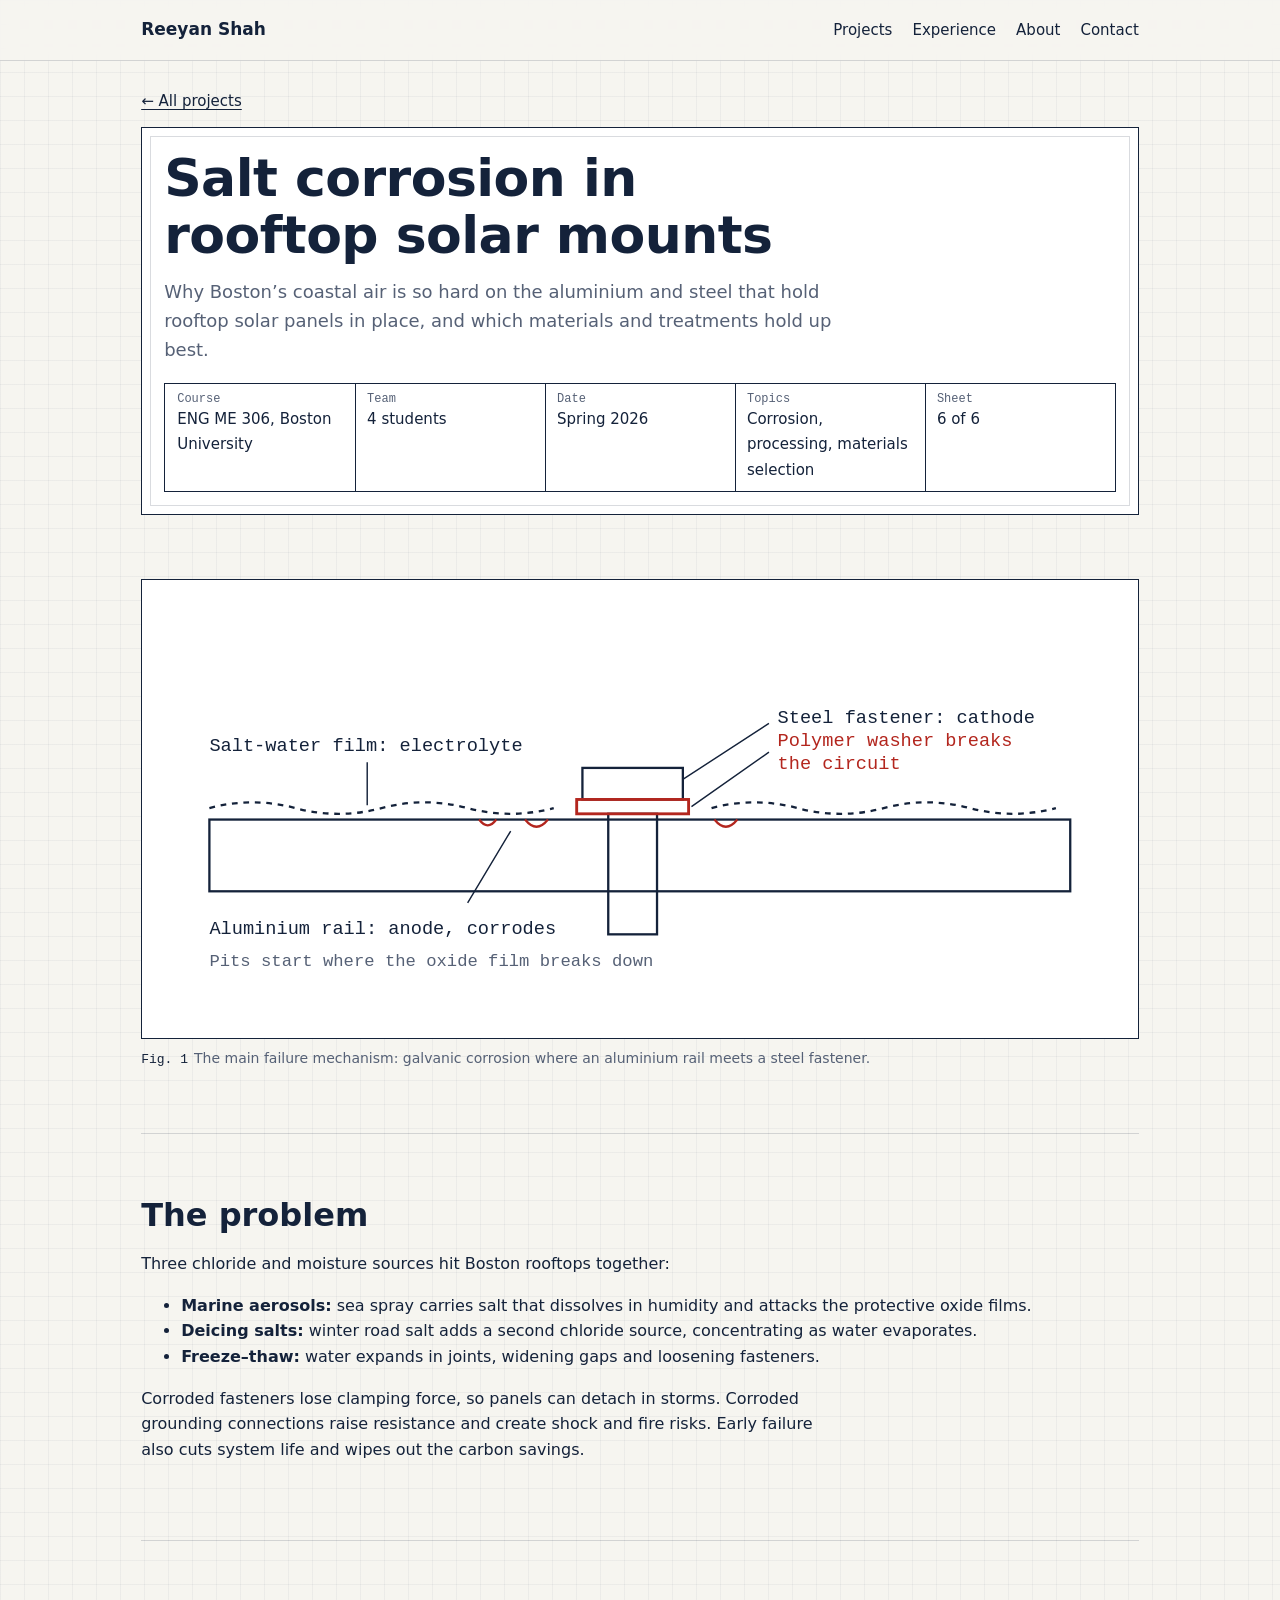
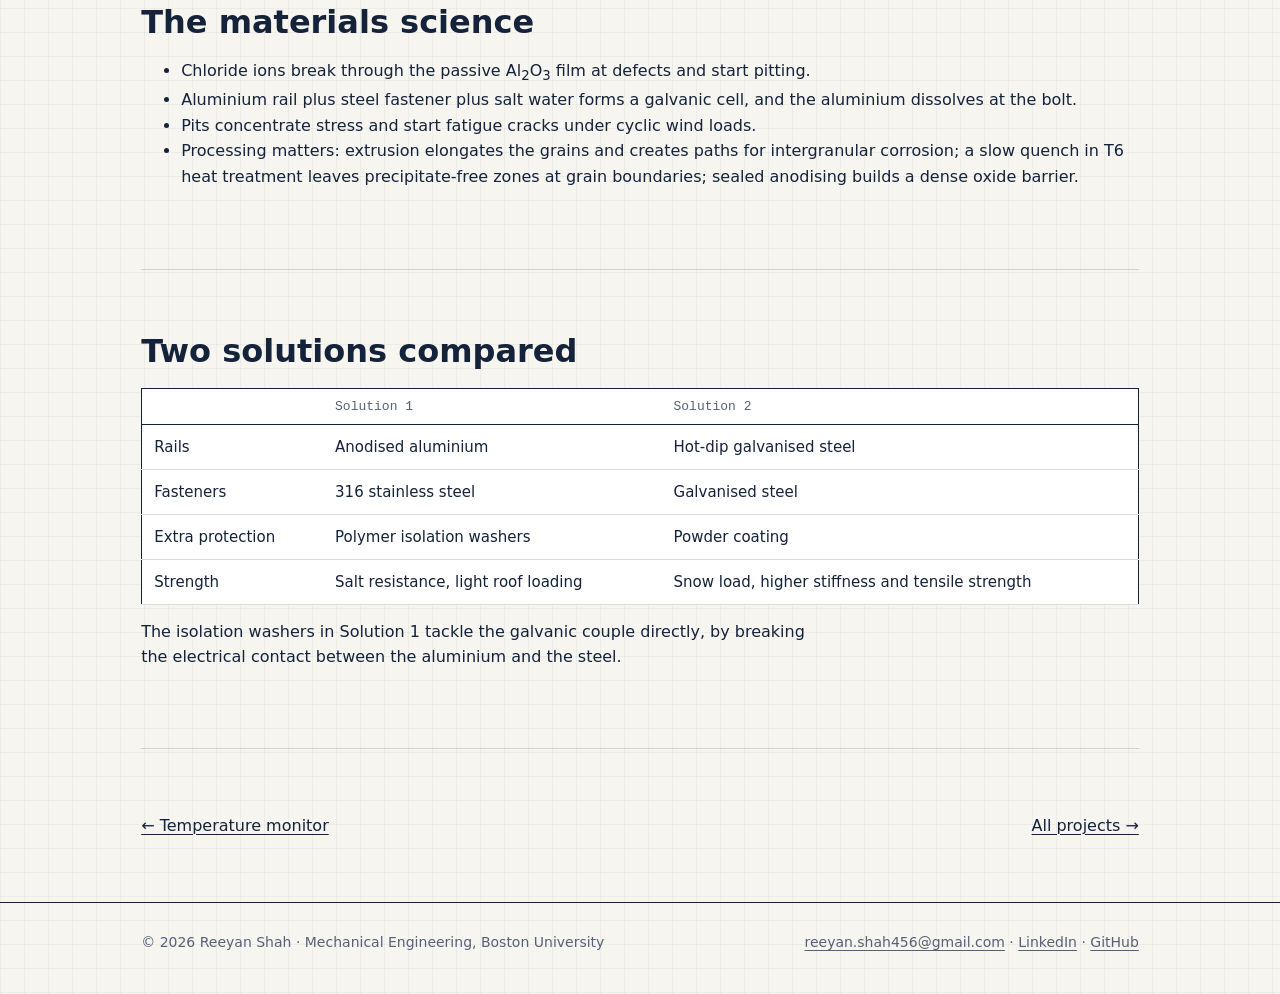
==== corrosion.html @ 86ff1355 "Add files via upload" ====
<!DOCTYPE html>
<html lang="en"><head><meta charset="utf-8"><meta name="viewport" content="width=device-width,initial-scale=1">
<title>Corrosion study · Reeyan Shah</title><meta name="description" content="Team study of salt corrosion in rooftop PV mounting systems.">
<link rel="stylesheet" href="style.css"></head><body>
<header class="top"><div class="wrap"><a class="brand" href="index.html">Reeyan Shah</a><nav aria-label="Main"><a href="index.html#projects">Projects</a><a href="index.html#experience">Experience</a><a href="index.html#about">About</a><a href="index.html#contact">Contact</a></nav></div></header>
<main><div class="wrap ph"><a class="crumb" href="index.html#projects">← All projects</a>
<div class="sheet"><h1>Salt corrosion in rooftop solar mounts</h1>
<p class="lead" style="margin-top:14px">Why Boston’s coastal air is so hard on the aluminium and steel that hold rooftop solar panels in place, and which materials and treatments hold up best.</p>
<div class="tb"><div class=""><small>Course</small><b>ENG ME 306, Boston University</b></div><div class=""><small>Team</small><b>4 students</b></div><div class=""><small>Date</small><b>Spring 2026</b></div><div class=""><small>Topics</small><b>Corrosion, processing, materials selection</b></div><div class=""><small>Sheet</small><b>6 of 6</b></div></div></div>
<section><figure><div class="frame"><svg viewBox="0 0 680 300" role="img" aria-labelledby="cst cd" style="width:100%;height:auto;color:var(--ink)"><title id="cst">Galvanic corrosion at a mounting bolt</title><desc id="cd">An aluminium rail and a steel bolt sit in a film of salty water, which makes the aluminium corrode. A polymer washer between them breaks the circuit.</desc>
<g fill="none" stroke="currentColor" stroke-width="1.6">
<rect x="40" y="160" width="600" height="50"/>
<rect x="300" y="124" width="70" height="22"/><rect x="318" y="156" width="34" height="84"/>
<path d="M40 152q30-8 60 0t60 0 60 0 60 0M390 152q30-8 60 0t60 0 60 0 60 0" stroke-dasharray="4 4"/>
<path d="M260 160q8 10 16 0M392 160q8 10 16 0M228 160q6 8 12 0" stroke="var(--red)"/>
<path d="M370 132l60-39M376 151l54-38M150 150l0-30M250 168l-30 50" stroke-width="1" />
</g>
<rect x="296" y="146" width="78" height="10" fill="none" stroke="var(--red)" stroke-width="2"/>
<g font-size="13" fill="currentColor">
<text x="436" y="93">Steel fastener: cathode</text>
<text x="436" y="109" fill="var(--red)">Polymer washer breaks</text><text x="436" y="125" fill="var(--red)">the circuit</text>
<text x="40" y="112">Salt-water film: electrolyte</text>
<text x="40" y="240">Aluminium rail: anode, corrodes</text>
<text x="40" y="262" font-size="12" fill="var(--muted)">Pits start where the oxide film breaks down</text>
</g></svg></div><figcaption><b>Fig. 1</b>The main failure mechanism: galvanic corrosion where an aluminium rail meets a steel fastener.</figcaption></figure></section>
<section><h2>The problem</h2>
<p>Three chloride and moisture sources hit Boston rooftops together:</p>
<ul><li><b>Marine aerosols:</b> sea spray carries salt that dissolves in humidity and attacks the protective oxide films.</li><li><b>Deicing salts:</b> winter road salt adds a second chloride source, concentrating as water evaporates.</li><li><b>Freeze–thaw:</b> water expands in joints, widening gaps and loosening fasteners.</li></ul>
<p>Corroded fasteners lose clamping force, so panels can detach in storms. Corroded grounding connections raise resistance and create shock and fire risks. Early failure also cuts system life and wipes out the carbon savings.</p></section>
<section><h2>The materials science</h2>
<ul><li>Chloride ions break through the passive Al<sub>2</sub>O<sub>3</sub> film at defects and start pitting.</li><li>Aluminium rail plus steel fastener plus salt water forms a galvanic cell, and the aluminium dissolves at the bolt.</li><li>Pits concentrate stress and start fatigue cracks under cyclic wind loads.</li><li>Processing matters: extrusion elongates the grains and creates paths for intergranular corrosion; a slow quench in T6 heat treatment leaves precipitate-free zones at grain boundaries; sealed anodising builds a dense oxide barrier.</li></ul></section>
<section><h2>Two solutions compared</h2>
<table class="stack"><thead><tr><th></th><th>Solution 1</th><th>Solution 2</th></tr></thead><tbody>
<tr><td>Rails</td><td>Anodised aluminium</td><td>Hot-dip galvanised steel</td></tr>
<tr><td>Fasteners</td><td>316 stainless steel</td><td>Galvanised steel</td></tr>
<tr><td>Extra protection</td><td>Polymer isolation washers</td><td>Powder coating</td></tr>
<tr><td>Strength</td><td>Salt resistance, light roof loading</td><td>Snow load, higher stiffness and tensile strength</td></tr>
</tbody></table>
<p style="margin-top:14px">The isolation washers in Solution 1 tackle the galvanic couple directly, by breaking the electrical contact between the aluminium and the steel.</p></section>
<section><div class="next"><a href="temperature-monitor.html">← Temperature monitor</a><a href="index.html#projects">All projects →</a></div></section></div></main>
<footer><div class="wrap"><span>© 2026 Reeyan Shah · Mechanical Engineering, Boston University</span><span><a href="mailto:reeyan.shah456@gmail.com">reeyan.shah456@gmail.com</a> · <a href="https://www.linkedin.com/in/reeyan-shah-758979296">LinkedIn</a> · <a href="https://github.com/shahrm83-oss">GitHub</a></span></div></footer>
<script>{for(const b of document.querySelectorAll('[data-copy]'))b.addEventListener('click',async()=>{const t=document.getElementById(b.dataset.copy).textContent;try{await navigator.clipboard.writeText(t);b.textContent='Copied'}catch(e){b.textContent='Select and copy'}setTimeout(()=>b.textContent='Copy code',1800)})}</script>
</body></html>
---- style.css ----
/*
VOICE: calm, technical, confident; a student engineer's work shown plainly.
IDEA: an engineering drawing sheet: border zones, title blocks, figure numbers.
PICTURE: the real build photo framed as a sheet, with the name in the title block.
COLOUR and TYPE: paper white with faint grid, drafting navy ink, one red revision mark; blueprint at night. IBM Plex Sans + Plex Mono for title-block labels.
LAYOUT: one sheet per page, 1100px content, title blocks under every picture, stacking under 640px.
*/
@font-face{font-family:"IBM Plex Sans";font-style:normal;font-weight:400;font-display:swap;src:url(fonts/ibm-plex-sans-latin-400-normal.woff2) format("woff2")}
@font-face{font-family:"IBM Plex Sans";font-style:normal;font-weight:500;font-display:swap;src:url(fonts/ibm-plex-sans-latin-500-normal.woff2) format("woff2")}
@font-face{font-family:"IBM Plex Sans";font-style:normal;font-weight:600;font-display:swap;src:url(fonts/ibm-plex-sans-latin-600-normal.woff2) format("woff2")}
@font-face{font-family:"IBM Plex Mono";font-style:normal;font-weight:400;font-display:swap;src:url(fonts/ibm-plex-mono-latin-400-normal.woff2) format("woff2")}
@font-face{font-family:"IBM Plex Mono";font-style:normal;font-weight:500;font-display:swap;src:url(fonts/ibm-plex-mono-latin-500-normal.woff2) format("woff2")}

:root{color-scheme:light dark;
--bg:light-dark(#f6f5f0,#0f2135);--paper:light-dark(#ffffff,#132a42);
--ink:light-dark(#14223a,#e6eef8);--muted:light-dark(#566176,#a9b8cc);
--line:light-dark(#14223a,#9fb6d1);--hair:light-dark(rgba(20,34,58,.16),rgba(200,220,245,.18));
--grid:light-dark(rgba(20,34,58,.045),rgba(200,220,245,.06));--red:light-dark(#b3261e,#ff8b80);
--fill:light-dark(#eef1f6,#1a3554)}
:root[data-theme=light]{color-scheme:light}:root[data-theme=dark]{color-scheme:dark}
*{box-sizing:border-box;min-width:0}
html{scroll-padding-top:80px}
body{margin:0;background:var(--bg);color:var(--ink);font:16px/1.6 "IBM Plex Sans",system-ui,sans-serif;overflow-x:clip;
background-image:linear-gradient(var(--grid) 1px,transparent 1px),linear-gradient(90deg,var(--grid) 1px,transparent 1px);background-size:24px 24px}
a{color:inherit;text-underline-offset:3px;text-decoration-thickness:1px}
a:hover{color:var(--red)}
a:focus-visible,button:focus-visible{outline:2px solid var(--red);outline-offset:3px}
img{display:block;max-width:100%;height:auto}
.wrap{max-width:1100px;margin:0 auto;padding:0 max(4vw,16px)}
.mono{font-family:"IBM Plex Mono",ui-monospace,monospace}

header.top{position:sticky;top:0;z-index:5;background:color-mix(in srgb,var(--bg) 92%,transparent);backdrop-filter:blur(6px);border-bottom:1px solid var(--hair)}
header.top .wrap{display:flex;flex-wrap:wrap;align-items:center;justify-content:space-between;gap:8px 24px;min-height:60px}
.brand{font-weight:600;text-decoration:none;font-size:17px}
nav{display:flex;flex-wrap:wrap;gap:4px 20px;font-size:15px}
nav a{text-decoration:none;padding:10px 0}
nav a[aria-current]{text-decoration:underline}

h1,h2,h3{line-height:1.1;text-wrap:balance;margin:0;font-weight:600}
h1{font-size:clamp(34px,5vw,52px);letter-spacing:-.01em}
h2{font-size:clamp(26px,3vw,32px);margin-bottom:18px}
h3{font-size:19px;margin-bottom:6px}
p{margin:0 0 14px;max-width:68ch}
.lead{font-size:18px;color:var(--muted);max-width:60ch}
section{padding:clamp(36px,5vw,72px) 0}
section+section{border-top:1px solid var(--hair)}

/* drawing sheet */
.sheet{position:relative;background:var(--paper);border:1.5px solid var(--line);padding:22px}
.sheet::before{content:"";position:absolute;inset:8px;border:1px solid var(--hair);pointer-events:none}
.zones{position:absolute;left:22px;right:22px;top:-1px;display:flex;justify-content:space-around;font:11px "IBM Plex Mono",monospace;color:var(--muted);transform:translateY(-100%);padding-bottom:4px}
.tb{display:grid;grid-template-columns:repeat(auto-fit,minmax(150px,1fr));border:1.5px solid var(--line);background:var(--paper)}
.tb div{padding:8px 12px;border-right:1px solid var(--line);border-bottom:1px solid var(--line);margin:0 -1px -1px 0}
.tb small{display:block;font:12px "IBM Plex Mono",monospace;color:var(--muted)}
.tb b{font-weight:500;font-size:15px}
.tb .big b{font-size:22px;font-weight:600}

.hero{padding-top:clamp(40px,6vw,72px)}
.hero .sheet{display:grid;grid-template-columns:minmax(0,1.35fr) minmax(0,1fr);gap:22px}
.hero .pic{position:relative;border:1px solid var(--hair);overflow:hidden;background:var(--fill)}
.hero .pic img{width:100%;height:100%;object-fit:cover;aspect-ratio:4/3}
.callout{position:absolute;font:12px "IBM Plex Mono",monospace;color:#14223a;background:#fff;border:1px solid #14223a;padding:3px 7px;white-space:nowrap}
.hero .side{display:flex;flex-direction:column;justify-content:space-between;gap:20px}
.hero .side p{font-size:17px}
.btns{display:flex;flex-wrap:wrap;gap:10px;margin-top:6px}
.btn{display:inline-flex;align-items:center;min-height:44px;padding:0 18px;border:1.5px solid var(--line);text-decoration:none;font-weight:500;background:var(--paper)}
.btn.solid{background:var(--ink);color:var(--paper)}
.btn.solid:hover{color:var(--paper);background:var(--red);border-color:var(--red)}

.cards{display:grid;grid-template-columns:repeat(auto-fit,minmax(min(100%,320px),1fr));gap:24px}
.card{display:flex;flex-direction:column;text-decoration:none;background:var(--paper);border:1.5px solid var(--line);transition:transform .2s}
.card:hover{color:inherit;transform:translateY(-3px)}
.card .img{aspect-ratio:16/10;overflow:hidden;border-bottom:1.5px solid var(--line);background:#fff}
.card .img img{width:100%;height:100%;object-fit:cover}
.card .img.contain img{object-fit:contain;padding:12px}
.card .body{padding:14px 16px 16px;flex:1}
.card .body p{font-size:15px;color:var(--muted);margin:6px 0 0}
.card .meta{display:flex;flex-wrap:wrap;gap:6px 14px;border-top:1px solid var(--line);padding:8px 16px;font:12px "IBM Plex Mono",monospace;color:var(--muted)}
.card .meta span:last-child{margin-left:auto}

.rows{border-top:1.5px solid var(--line)}
.row{display:grid;grid-template-columns:minmax(0,220px) minmax(0,1fr);gap:8px 32px;padding:18px 0;border-bottom:1px solid var(--hair)}
.row .when{font:13px "IBM Plex Mono",monospace;color:var(--muted);padding-top:3px}
.row ul{margin:6px 0 0;padding-left:18px}
.row li{margin:3px 0}
.row .org{color:var(--muted)}

.skills{display:grid;grid-template-columns:repeat(auto-fit,minmax(min(100%,240px),1fr));gap:0;border:1.5px solid var(--line);background:var(--paper)}
.skills div{padding:14px 16px;border-right:1px solid var(--hair);border-bottom:1px solid var(--hair)}
.skills small{display:block;font:12px "IBM Plex Mono",monospace;color:var(--muted);margin-bottom:4px}

/* project pages */
.crumb{font-size:15px;margin:28px 0 14px;display:inline-block}
.ph .sheet{padding:22px}
.ph .tb{margin-top:18px}
.cols{display:grid;grid-template-columns:minmax(0,1fr) minmax(0,1fr);gap:24px;align-items:start}
figure{margin:0}
figure .frame{background:#fff;border:1.5px solid var(--line);padding:10px}
figcaption{font-size:14px;color:var(--muted);margin-top:8px}
figcaption b{font:500 13px "IBM Plex Mono",monospace;color:var(--ink);margin-right:6px}
.facts{display:grid;grid-template-columns:repeat(auto-fit,minmax(min(100%,180px),1fr));gap:12px;margin:8px 0 24px}
.fact{border:1.5px solid var(--line);background:var(--paper);padding:12px 14px}
.fact b{display:block;font-size:clamp(24px,3vw,32px);line-height:1.1}
.fact span{font-size:14px;color:var(--muted)}
table{border-collapse:collapse;width:100%;background:var(--paper);border:1.5px solid var(--line);font-size:15px}
th,td{text-align:left;vertical-align:top;padding:10px 12px;border-bottom:1px solid var(--hair)}
th{font:500 13px "IBM Plex Mono",monospace;color:var(--muted);border-bottom:1.5px solid var(--line)}
.bar{display:grid;grid-template-columns:minmax(0,130px) minmax(0,1fr) 52px;align-items:center;gap:12px;margin:10px 0;font-size:15px}
.bar i{display:block;height:22px;background:var(--ink)}
.bar i.red{background:var(--red)}
.bar em{font-style:normal;font-weight:600;text-align:right}
pre{overflow-x:auto;background:var(--paper);border:1.5px solid var(--line);padding:14px;font:13px/1.5 "IBM Plex Mono",monospace;margin:0}
.codebar{display:flex;justify-content:space-between;align-items:center;margin-bottom:6px;font-size:14px;color:var(--muted)}
.codebar button{min-height:36px;padding:0 14px;border:1.5px solid var(--line);background:var(--paper);color:var(--ink);font:inherit;cursor:pointer}
.note{font-size:14px;color:var(--muted);border-left:3px solid var(--red);padding-left:12px}
.next{display:flex;justify-content:space-between;flex-wrap:wrap;gap:12px;font-weight:500}
ol.steps{padding-left:20px}ol.steps li{margin:6px 0}
svg text{font-family:"IBM Plex Mono",monospace}

footer{border-top:1.5px solid var(--line);padding:28px 0 40px;font-size:14px;color:var(--muted)}
footer .wrap{display:flex;flex-wrap:wrap;gap:8px 24px;justify-content:space-between}

@media(max-width:760px){.hero .sheet,.cols{grid-template-columns:minmax(0,1fr)}.row{grid-template-columns:minmax(0,1fr)}.zones{display:none}}
@media(max-width:600px){table{font-size:13px}.stack thead{display:none}.stack tr{display:grid;padding-block:10px}.stack td{display:flow-root;border:0;padding:3px 12px;padding-inline-start:8.5em}.stack td::before{content:attr(data-l);float:inline-start;width:7.5em;margin-inline-start:-8em;font:12px "IBM Plex Mono",monospace;color:var(--muted)}.callout{display:none}}
@media(prefers-reduced-motion:reduce){.card{transition:none}.card:hover{transform:none}}
@media print{header.top,.btns,.codebar button{display:none}body{background:#fff}}
.card.wide{grid-column:1/-1;display:grid;grid-template-columns:minmax(0,1.3fr) minmax(0,1fr);grid-template-rows:1fr auto}
.card.wide .img{grid-row:1/3;border-bottom:0;border-right:1.5px solid var(--line);aspect-ratio:auto}
.card.wide .body{display:flex;flex-direction:column;justify-content:center;padding:24px}
.card.wide h3{font-size:24px}
@media(max-width:760px){.card.wide{display:flex;flex-direction:column}.card.wide .img{border-right:0;border-bottom:1.5px solid var(--line);aspect-ratio:16/10}}
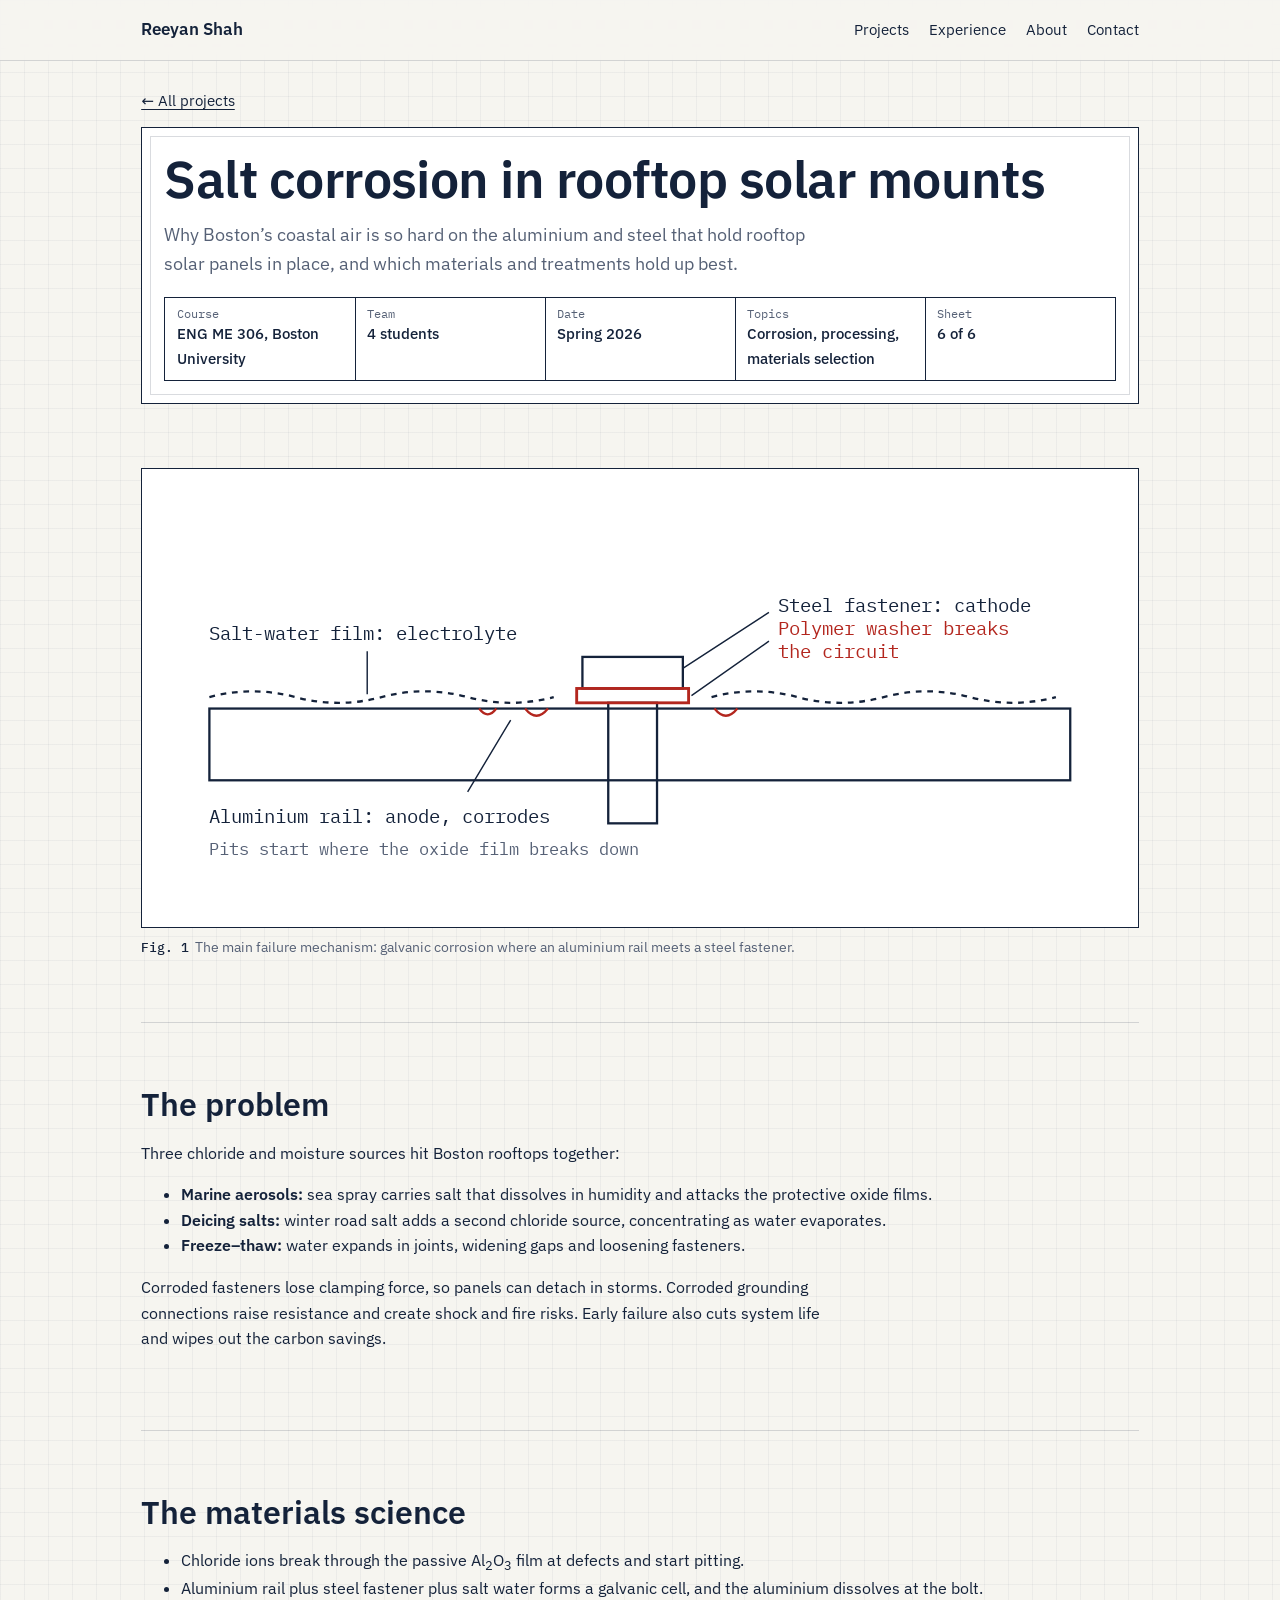
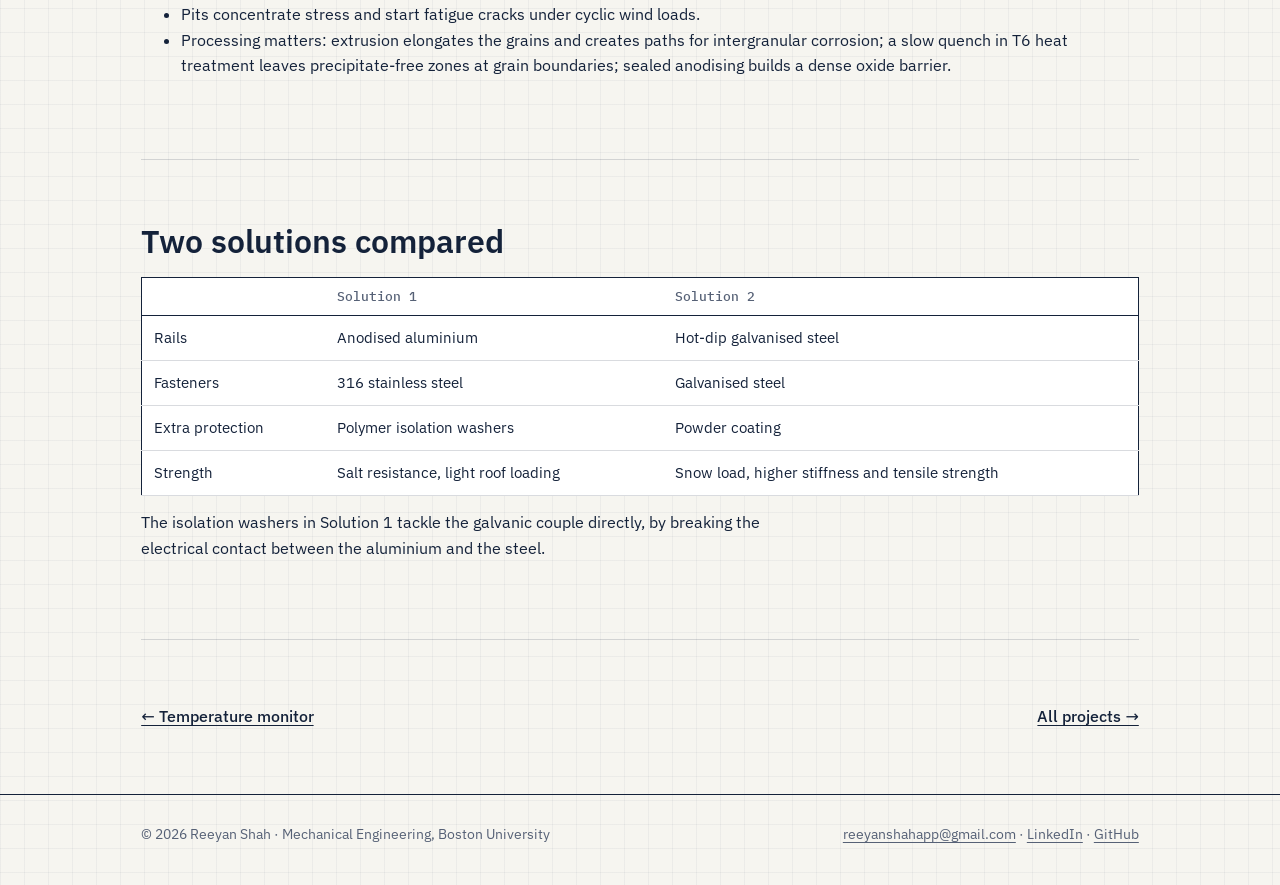
==== commit 8eb8329d: "Add files via upload" ====
--- a/corrosion.html
+++ b/corrosion.html
@@ -38,6 +38,6 @@
 </tbody></table>
 <p style="margin-top:14px">The isolation washers in Solution 1 tackle the galvanic couple directly, by breaking the electrical contact between the aluminium and the steel.</p></section>
 <section><div class="next"><a href="temperature-monitor.html">← Temperature monitor</a><a href="index.html#projects">All projects →</a></div></section></div></main>
-<footer><div class="wrap"><span>© 2026 Reeyan Shah · Mechanical Engineering, Boston University</span><span><a href="mailto:reeyan.shah456@gmail.com">reeyan.shah456@gmail.com</a> · <a href="https://www.linkedin.com/in/reeyan-shah-758979296">LinkedIn</a> · <a href="https://github.com/shahrm83-oss">GitHub</a></span></div></footer>
+<footer><div class="wrap"><span>© 2026 Reeyan Shah · Mechanical Engineering, Boston University</span><span><a href="mailto:reeyanshahapp@gmail.com">reeyanshahapp@gmail.com</a> · <a href="https://www.linkedin.com/in/reeyan-shah-758979296">LinkedIn</a> · <a href="https://github.com/shahrm83-oss">GitHub</a></span></div></footer>
 <script>{for(const b of document.querySelectorAll('[data-copy]'))b.addEventListener('click',async()=>{const t=document.getElementById(b.dataset.copy).textContent;try{await navigator.clipboard.writeText(t);b.textContent='Copied'}catch(e){b.textContent='Select and copy'}setTimeout(()=>b.textContent='Copy code',1800)})}</script>
 </body></html>
--- a/style.css
+++ b/style.css
@@ -5,11 +5,11 @@
 COLOUR and TYPE: paper white with faint grid, drafting navy ink, one red revision mark; blueprint at night. IBM Plex Sans + Plex Mono for title-block labels.
 LAYOUT: one sheet per page, 1100px content, title blocks under every picture, stacking under 640px.
 */
-@font-face{font-family:"IBM Plex Sans";font-style:normal;font-weight:400;font-display:swap;src:url(fonts/ibm-plex-sans-latin-400-normal.woff2) format("woff2")}
-@font-face{font-family:"IBM Plex Sans";font-style:normal;font-weight:500;font-display:swap;src:url(fonts/ibm-plex-sans-latin-500-normal.woff2) format("woff2")}
-@font-face{font-family:"IBM Plex Sans";font-style:normal;font-weight:600;font-display:swap;src:url(fonts/ibm-plex-sans-latin-600-normal.woff2) format("woff2")}
-@font-face{font-family:"IBM Plex Mono";font-style:normal;font-weight:400;font-display:swap;src:url(fonts/ibm-plex-mono-latin-400-normal.woff2) format("woff2")}
-@font-face{font-family:"IBM Plex Mono";font-style:normal;font-weight:500;font-display:swap;src:url(fonts/ibm-plex-mono-latin-500-normal.woff2) format("woff2")}
+@font-face{font-family:"IBM Plex Sans";font-style:normal;font-weight:400;font-display:swap;src:url(ibm-plex-sans-latin-400-normal.woff2) format("woff2")}
+@font-face{font-family:"IBM Plex Sans";font-style:normal;font-weight:500;font-display:swap;src:url(ibm-plex-sans-latin-500-normal.woff2) format("woff2")}
+@font-face{font-family:"IBM Plex Sans";font-style:normal;font-weight:600;font-display:swap;src:url(ibm-plex-sans-latin-600-normal.woff2) format("woff2")}
+@font-face{font-family:"IBM Plex Mono";font-style:normal;font-weight:400;font-display:swap;src:url(ibm-plex-mono-latin-400-normal.woff2) format("woff2")}
+@font-face{font-family:"IBM Plex Mono";font-style:normal;font-weight:500;font-display:swap;src:url(ibm-plex-mono-latin-500-normal.woff2) format("woff2")}
 
 :root{color-scheme:light dark;
 --bg:light-dark(#f6f5f0,#0f2135);--paper:light-dark(#ffffff,#132a42);
